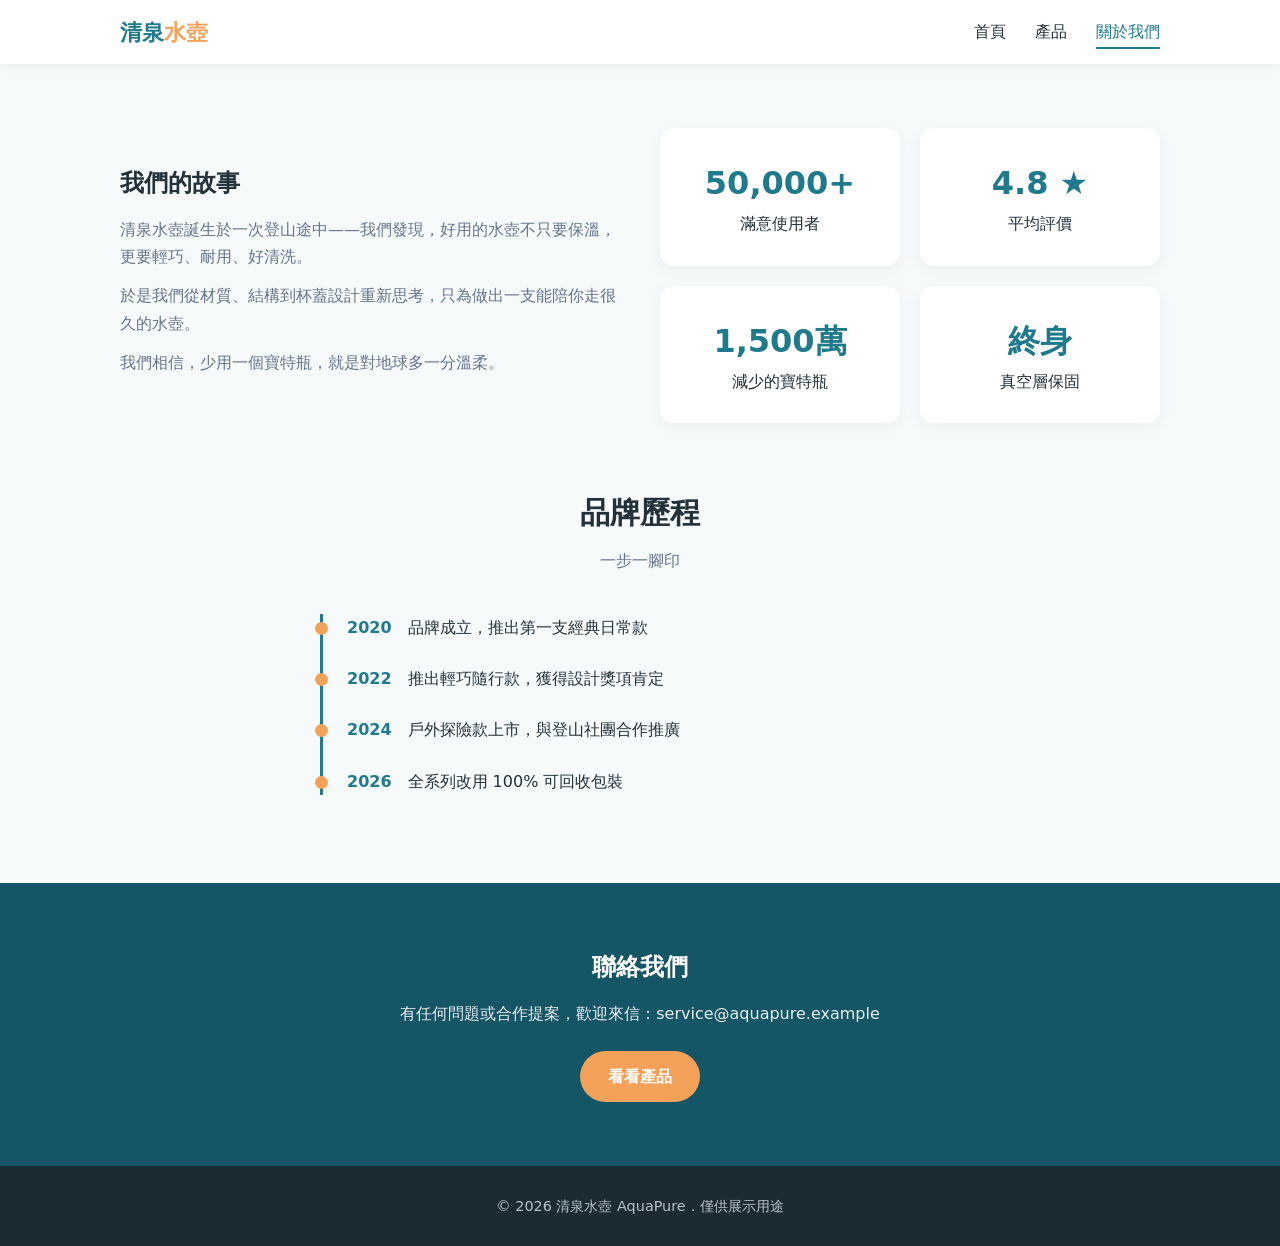
==== about.html @ d2b97807 "初始化專案及建立三個基本檔案" ====
<!DOCTYPE html>
<html lang="zh-Hant">

<head>
    <meta charset="UTF-8">
    <meta name="viewport" content="width=device-width, initial-scale=1.0">
    <title>清泉水壺 AquaPure｜關於我們</title>
    <link rel="stylesheet" href="style.css">
</head>

<body>
    <header>
        <div class="container">
            <a href="index.html" class="logo">清泉<span>水壺</span></a>
            <nav>
                <a href="index.html">首頁</a>
                <a href="products.html">產品</a>
                <a href="about.html" class="active">關於我們</a>
            </nav>
        </div>
    </header>

    <section>
        <div class="container about-intro">
            <div>
                <h2>我們的故事</h2>
                <p>清泉水壺誕生於一次登山途中——我們發現，好用的水壺不只要保溫，更要輕巧、耐用、好清洗。</p>
                <p>於是我們從材質、結構到杯蓋設計重新思考，只為做出一支能陪你走很久的水壺。</p>
                <p>我們相信，少用一個寶特瓶，就是對地球多一分溫柔。</p>
            </div>
            <div class="stats">
                <div class="card"><strong>50,000+</strong>滿意使用者</div>
                <div class="card"><strong>4.8 ★</strong>平均評價</div>
                <div class="card"><strong>1,500萬</strong>減少的寶特瓶</div>
                <div class="card"><strong>終身</strong>真空層保固</div>
            </div>
        </div>
    </section>

    <section style="padding-top: 0;">
        <div class="container">
            <h2 class="section-title">品牌歷程</h2>
            <p class="section-sub">一步一腳印</p>
            <ul class="timeline">
                <li><b>2020</b>　品牌成立，推出第一支經典日常款</li>
                <li><b>2022</b>　推出輕巧隨行款，獲得設計獎項肯定</li>
                <li><b>2024</b>　戶外探險款上市，與登山社團合作推廣</li>
                <li><b>2026</b>　全系列改用 100% 可回收包裝</li>
            </ul>
        </div>
    </section>

    <section class="cta">
        <div class="container">
            <h2>聯絡我們</h2>
            <p>有任何問題或合作提案，歡迎來信：service@aquapure.example</p>
            <a href="products.html" class="btn">看看產品</a>
        </div>
    </section>

    <footer>
        <p>© 2026 清泉水壺 AquaPure．僅供展示用途</p>
    </footer>
</body>

</html>
---- style.css ----
:root {
  --primary: #1f7a8c;
  --primary-dark: #145566;
  --accent: #f4a259;
  --bg: #f7fafb;
  --card: #ffffff;
  --text: #22313a;
  --muted: #64748b;
  --radius: 14px;
}

* { box-sizing: border-box; margin: 0; padding: 0; }

body {
  font-family: "Noto Sans TC", "Microsoft JhengHei", system-ui, sans-serif;
  background: var(--bg);
  color: var(--text);
  line-height: 1.7;
}

a { color: inherit; text-decoration: none; }

.container { max-width: 1080px; margin: 0 auto; padding: 0 20px; }

/* 導覽列 */
header {
  background: var(--card);
  box-shadow: 0 2px 10px rgba(0, 0, 0, 0.06);
  position: sticky;
  top: 0;
  z-index: 10;
}
header .container {
  display: flex;
  align-items: center;
  justify-content: space-between;
  height: 64px;
}
.logo { font-size: 1.4rem; font-weight: 700; color: var(--primary); }
.logo span { color: var(--accent); }
nav a {
  margin-left: 24px;
  font-weight: 500;
  padding: 6px 0;
  border-bottom: 2px solid transparent;
  transition: border-color 0.2s, color 0.2s;
}
nav a:hover, nav a.active { color: var(--primary); border-color: var(--primary); }

/* 主視覺 */
.hero {
  background: linear-gradient(135deg, #1f7a8c 0%, #4fb3bf 100%);
  color: #fff;
  padding: 80px 0;
}
.hero .container {
  display: flex;
  align-items: center;
  gap: 40px;
  flex-wrap: wrap;
}
.hero-text { flex: 1 1 360px; }
.hero h1 { font-size: 2.6rem; line-height: 1.3; margin-bottom: 16px; }
.hero p { font-size: 1.1rem; opacity: 0.92; margin-bottom: 28px; }
.hero-img { flex: 1 1 280px; text-align: center; }
.hero-img svg { width: 220px; height: auto; filter: drop-shadow(0 20px 30px rgba(0,0,0,0.25)); }

.btn {
  display: inline-block;
  background: var(--accent);
  color: #fff;
  padding: 12px 28px;
  border-radius: 999px;
  font-weight: 700;
  transition: transform 0.2s, box-shadow 0.2s;
}
.btn:hover { transform: translateY(-2px); box-shadow: 0 8px 18px rgba(0,0,0,0.18); }
.btn-outline { background: transparent; border: 2px solid var(--primary); color: var(--primary); }

/* 區塊 */
section { padding: 64px 0; }
.section-title { text-align: center; font-size: 1.9rem; margin-bottom: 8px; }
.section-sub { text-align: center; color: var(--muted); margin-bottom: 40px; }

.grid {
  display: grid;
  grid-template-columns: repeat(auto-fit, minmax(240px, 1fr));
  gap: 24px;
}

.card {
  background: var(--card);
  border-radius: var(--radius);
  padding: 28px;
  box-shadow: 0 4px 16px rgba(0, 0, 0, 0.05);
  transition: transform 0.2s, box-shadow 0.2s;
}
.card:hover { transform: translateY(-4px); box-shadow: 0 10px 24px rgba(0, 0, 0, 0.09); }
.card .icon { font-size: 2.2rem; margin-bottom: 12px; }
.card h3 { margin-bottom: 8px; }
.card p { color: var(--muted); }

/* 產品卡 */
.product { text-align: center; }
.product .img {
  background: #eef6f8;
  border-radius: var(--radius);
  padding: 24px 0;
  margin-bottom: 18px;
}
.product .img svg { height: 170px; width: auto; }
.product .price { color: var(--primary); font-size: 1.3rem; font-weight: 700; margin: 10px 0 14px; }
.product ul { list-style: none; color: var(--muted); font-size: 0.95rem; margin-bottom: 18px; }
.tag {
  display: inline-block;
  background: var(--accent);
  color: #fff;
  font-size: 0.8rem;
  padding: 2px 10px;
  border-radius: 999px;
  margin-bottom: 8px;
}

/* 規格表 */
table {
  width: 100%;
  border-collapse: collapse;
  background: var(--card);
  border-radius: var(--radius);
  overflow: hidden;
  box-shadow: 0 4px 16px rgba(0, 0, 0, 0.05);
}
th, td { padding: 14px 16px; text-align: center; border-bottom: 1px solid #e5eef1; }
th { background: var(--primary); color: #fff; }
.table-wrap { overflow-x: auto; }

/* 關於我們 */
.about-intro { display: flex; gap: 40px; align-items: center; flex-wrap: wrap; }
.about-intro > div { flex: 1 1 320px; }
.about-intro h2 { margin-bottom: 12px; }
.about-intro p { color: var(--muted); margin-bottom: 12px; }
.stats { display: grid; grid-template-columns: repeat(auto-fit, minmax(160px, 1fr)); gap: 20px; text-align: center; }
.stats strong { display: block; font-size: 2rem; color: var(--primary); }

.timeline { border-left: 3px solid var(--primary); padding-left: 24px; max-width: 640px; margin: 0 auto; }
.timeline li { list-style: none; margin-bottom: 24px; position: relative; }
.timeline li::before {
  content: "";
  position: absolute;
  left: -32px;
  top: 8px;
  width: 13px;
  height: 13px;
  background: var(--accent);
  border-radius: 50%;
}
.timeline b { color: var(--primary); }

/* CTA */
.cta { background: var(--primary-dark); color: #fff; text-align: center; }
.cta h2 { margin-bottom: 12px; }
.cta p { opacity: 0.9; margin-bottom: 24px; }

footer { background: #1b2a33; color: #b7c4cc; text-align: center; padding: 28px 0; font-size: 0.9rem; }

@media (max-width: 640px) {
  .hero { padding: 56px 0; }
  .hero h1 { font-size: 2rem; }
  nav a { margin-left: 14px; font-size: 0.95rem; }
  .logo { font-size: 1.2rem; }
}
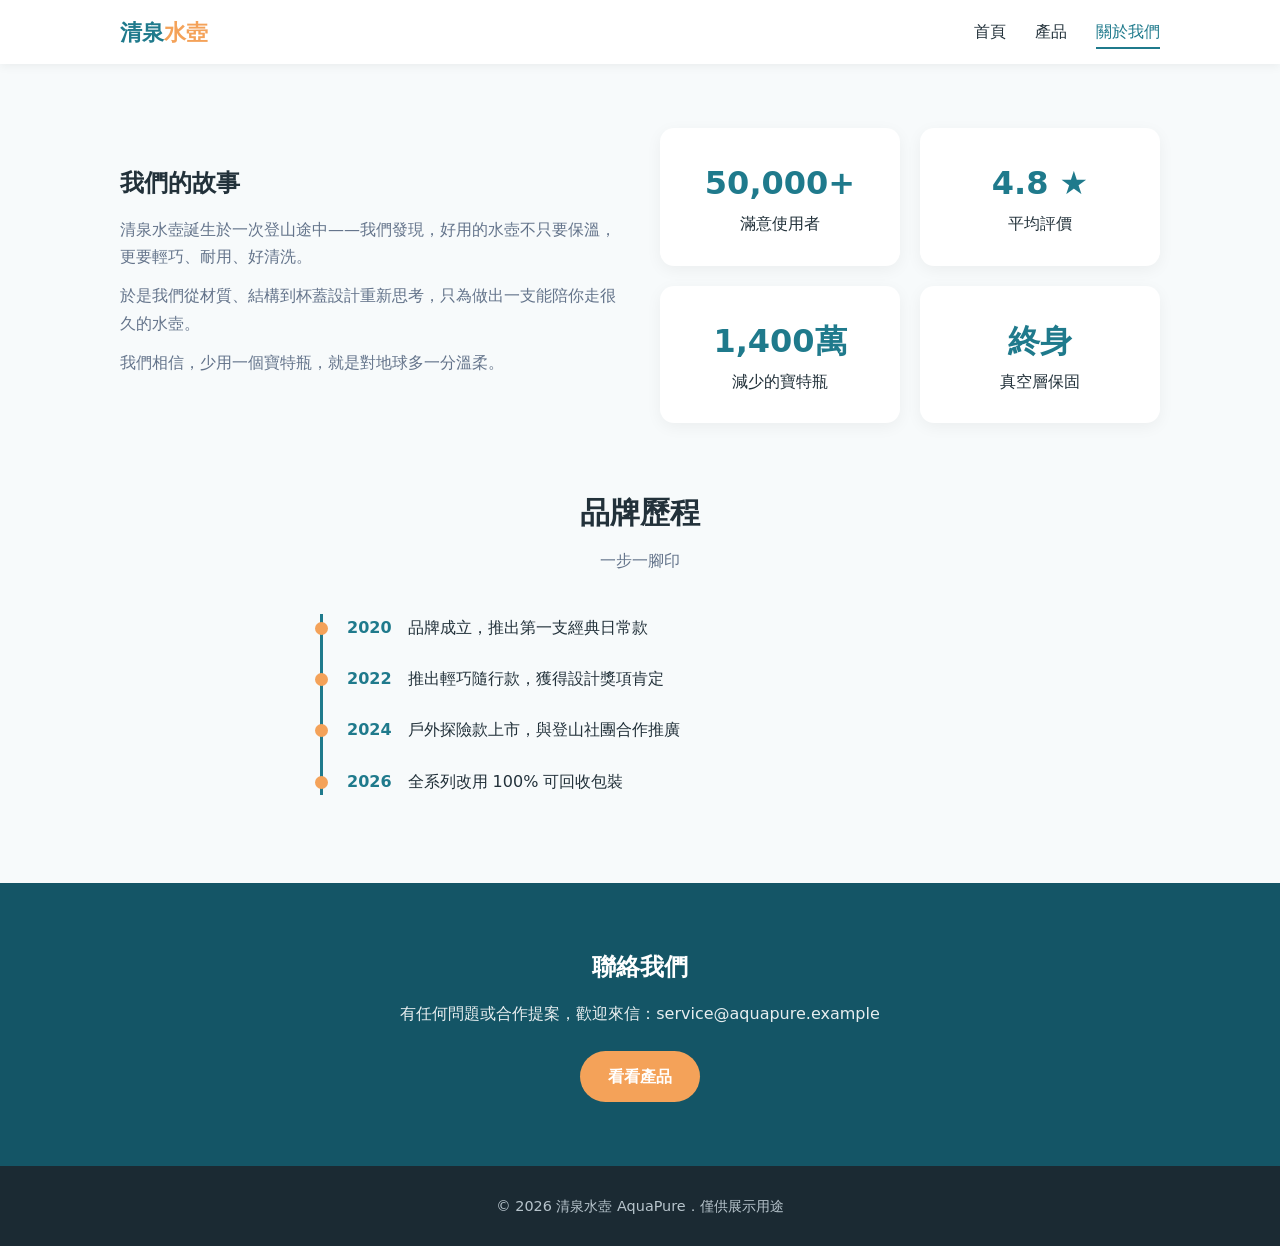
==== commit 10fd1a55: "更新內容" ====
--- a/about.html
+++ b/about.html
@@ -31,7 +31,7 @@
             <div class="stats">
                 <div class="card"><strong>50,000+</strong>滿意使用者</div>
                 <div class="card"><strong>4.8 ★</strong>平均評價</div>
-                <div class="card"><strong>1,500萬</strong>減少的寶特瓶</div>
+                <div class="card"><strong>1,400萬</strong>減少的寶特瓶</div>
                 <div class="card"><strong>終身</strong>真空層保固</div>
             </div>
         </div>
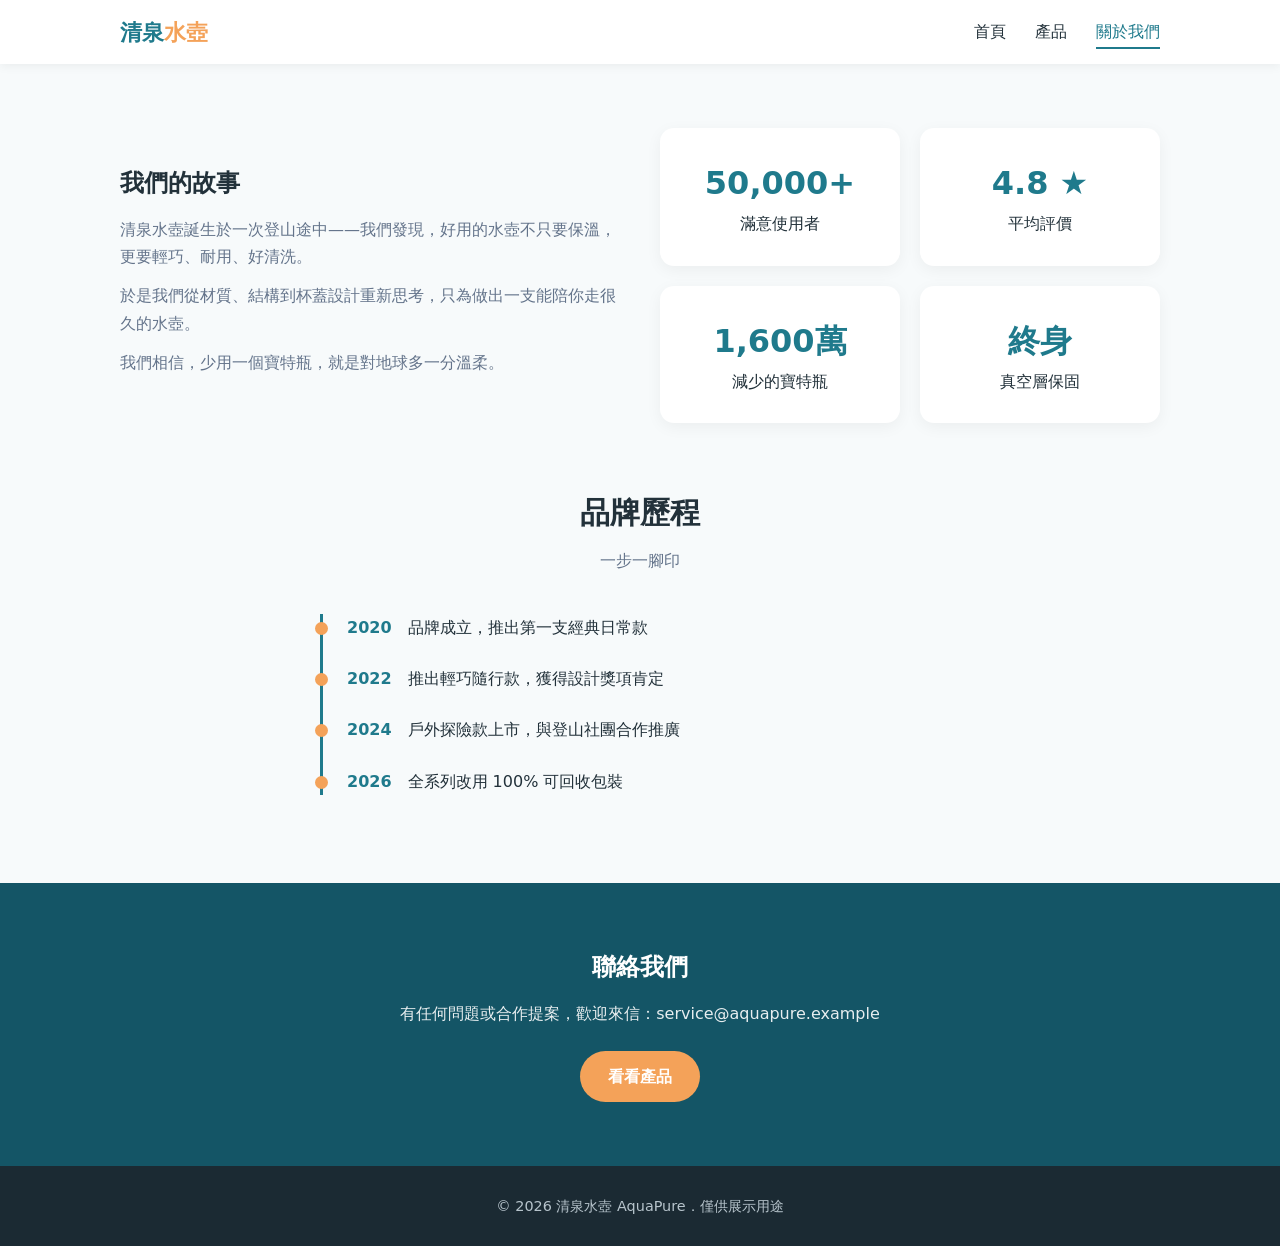
==== commit 956188c1: "更新寶特瓶數量到1600萬" ====
--- a/about.html
+++ b/about.html
@@ -31,7 +31,7 @@
             <div class="stats">
                 <div class="card"><strong>50,000+</strong>滿意使用者</div>
                 <div class="card"><strong>4.8 ★</strong>平均評價</div>
-                <div class="card"><strong>1,400萬</strong>減少的寶特瓶</div>
+                <div class="card"><strong>1,600萬</strong>減少的寶特瓶</div>
                 <div class="card"><strong>終身</strong>真空層保固</div>
             </div>
         </div>
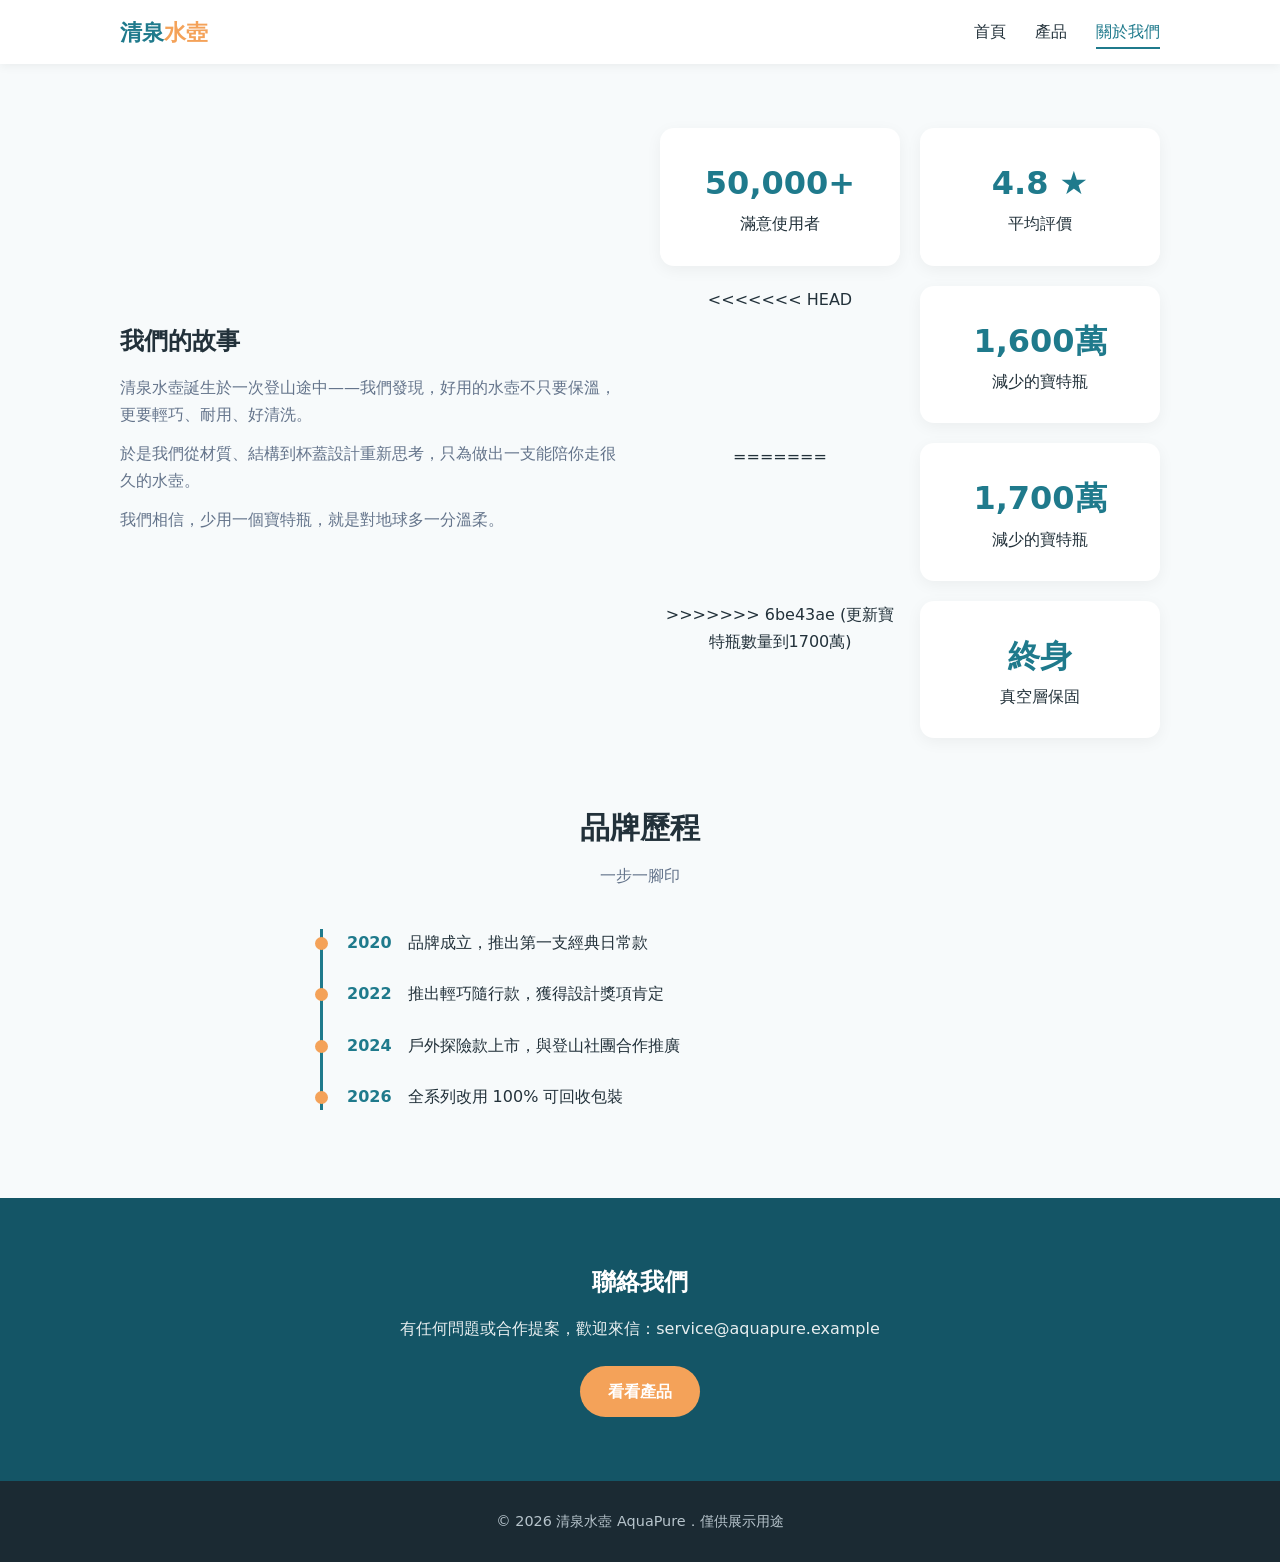
==== commit c972bf3e: "合併1700萬" ====
--- a/about.html
+++ b/about.html
@@ -31,7 +31,11 @@
             <div class="stats">
                 <div class="card"><strong>50,000+</strong>滿意使用者</div>
                 <div class="card"><strong>4.8 ★</strong>平均評價</div>
+<<<<<<< HEAD
                 <div class="card"><strong>1,600萬</strong>減少的寶特瓶</div>
+=======
+                <div class="card"><strong>1,700萬</strong>減少的寶特瓶</div>
+>>>>>>> 6be43ae (更新寶特瓶數量到1700萬)
                 <div class="card"><strong>終身</strong>真空層保固</div>
             </div>
         </div>
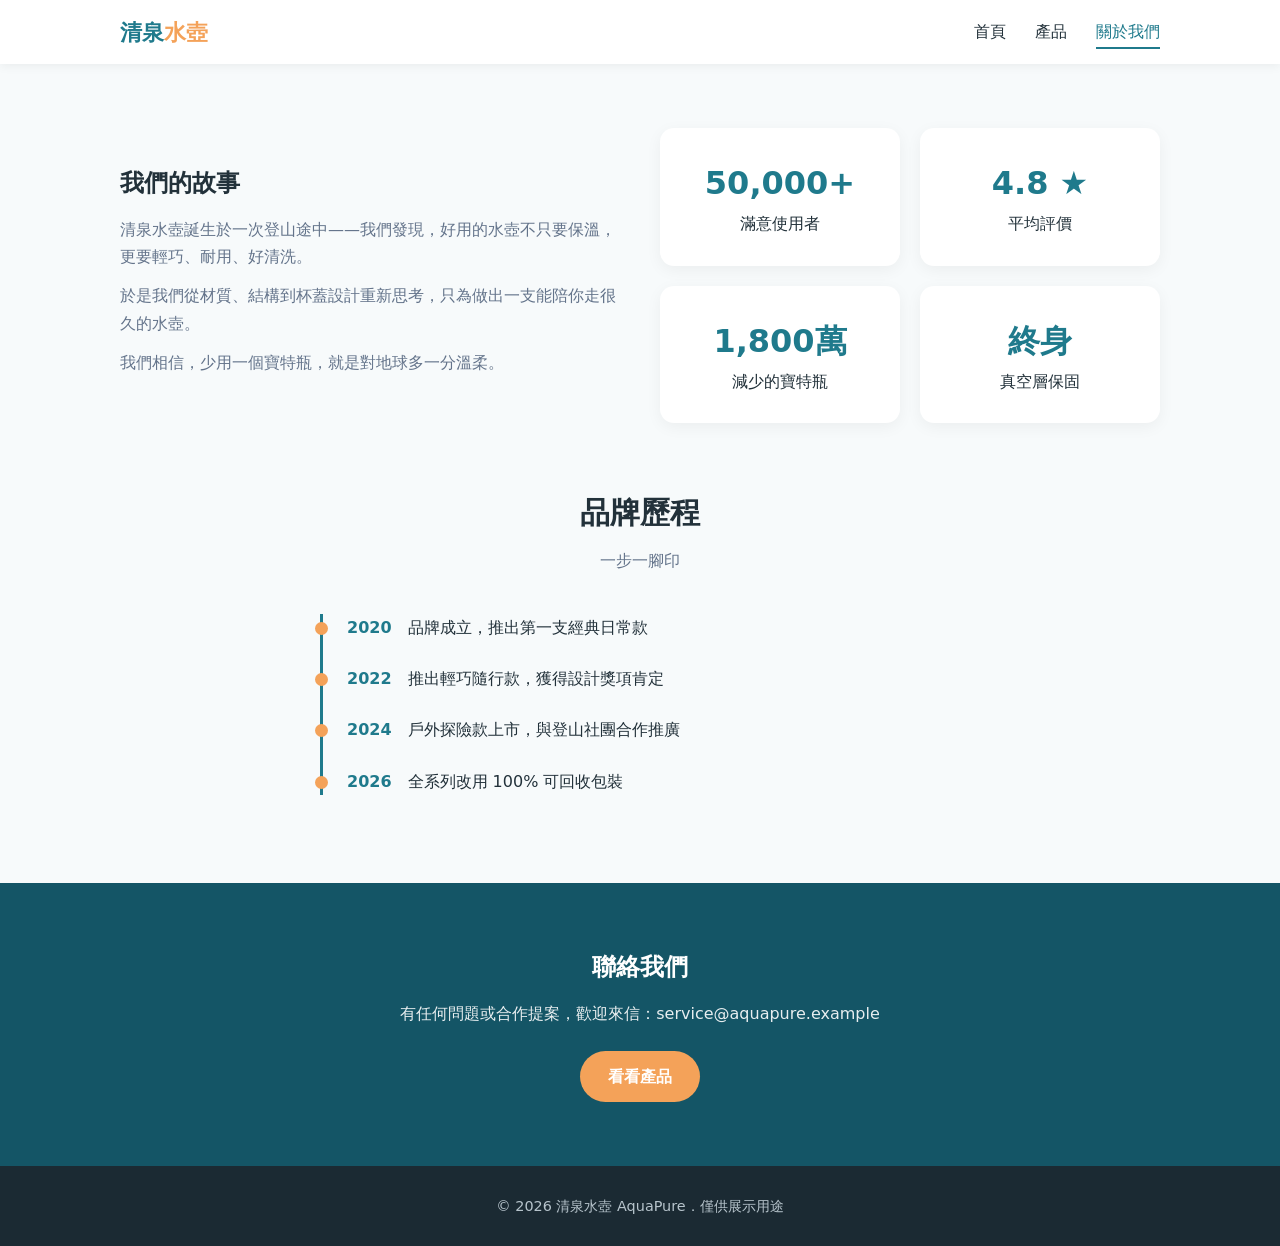
==== commit 37f62448: "更新1800萬" ====
--- a/about.html
+++ b/about.html
@@ -31,11 +31,7 @@
             <div class="stats">
                 <div class="card"><strong>50,000+</strong>滿意使用者</div>
                 <div class="card"><strong>4.8 ★</strong>平均評價</div>
-<<<<<<< HEAD
-                <div class="card"><strong>1,600萬</strong>減少的寶特瓶</div>
-=======
-                <div class="card"><strong>1,700萬</strong>減少的寶特瓶</div>
->>>>>>> 6be43ae (更新寶特瓶數量到1700萬)
+                <div class="card"><strong>1,800萬</strong>減少的寶特瓶</div>
                 <div class="card"><strong>終身</strong>真空層保固</div>
             </div>
         </div>
